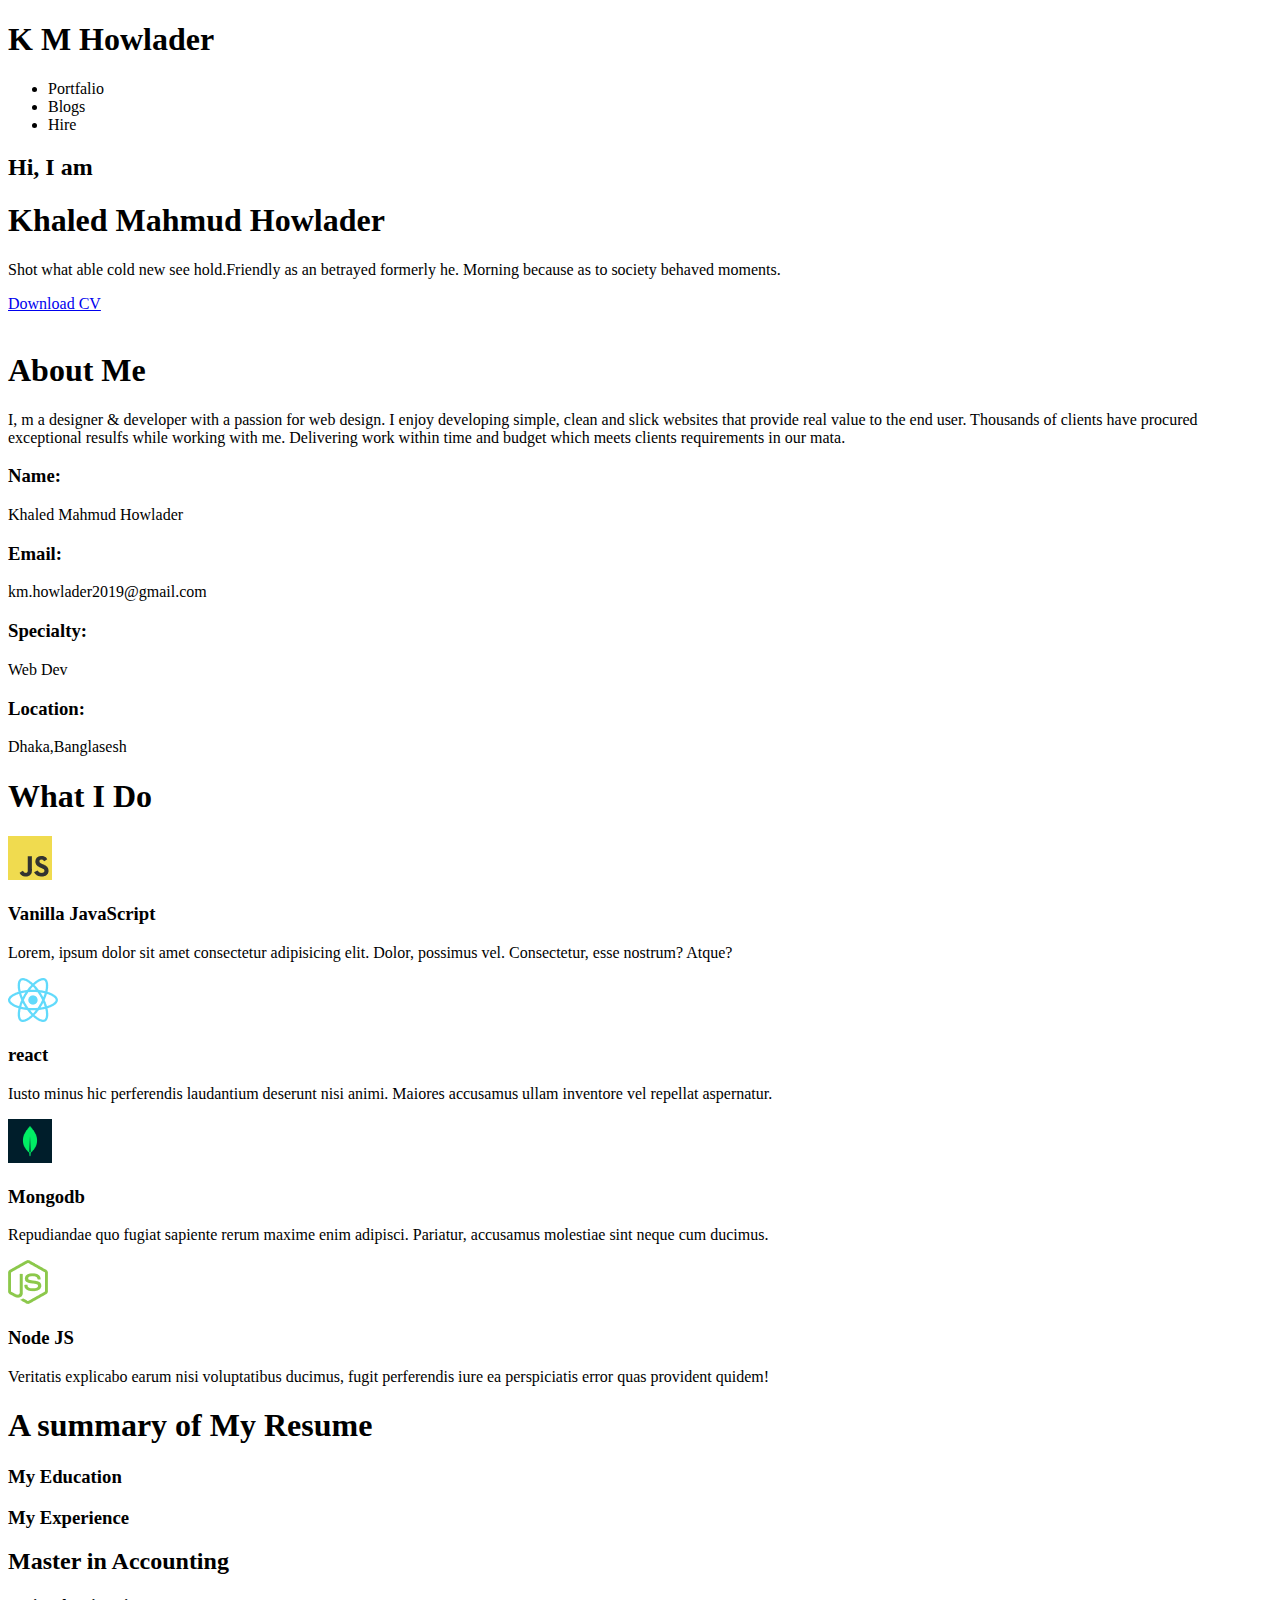
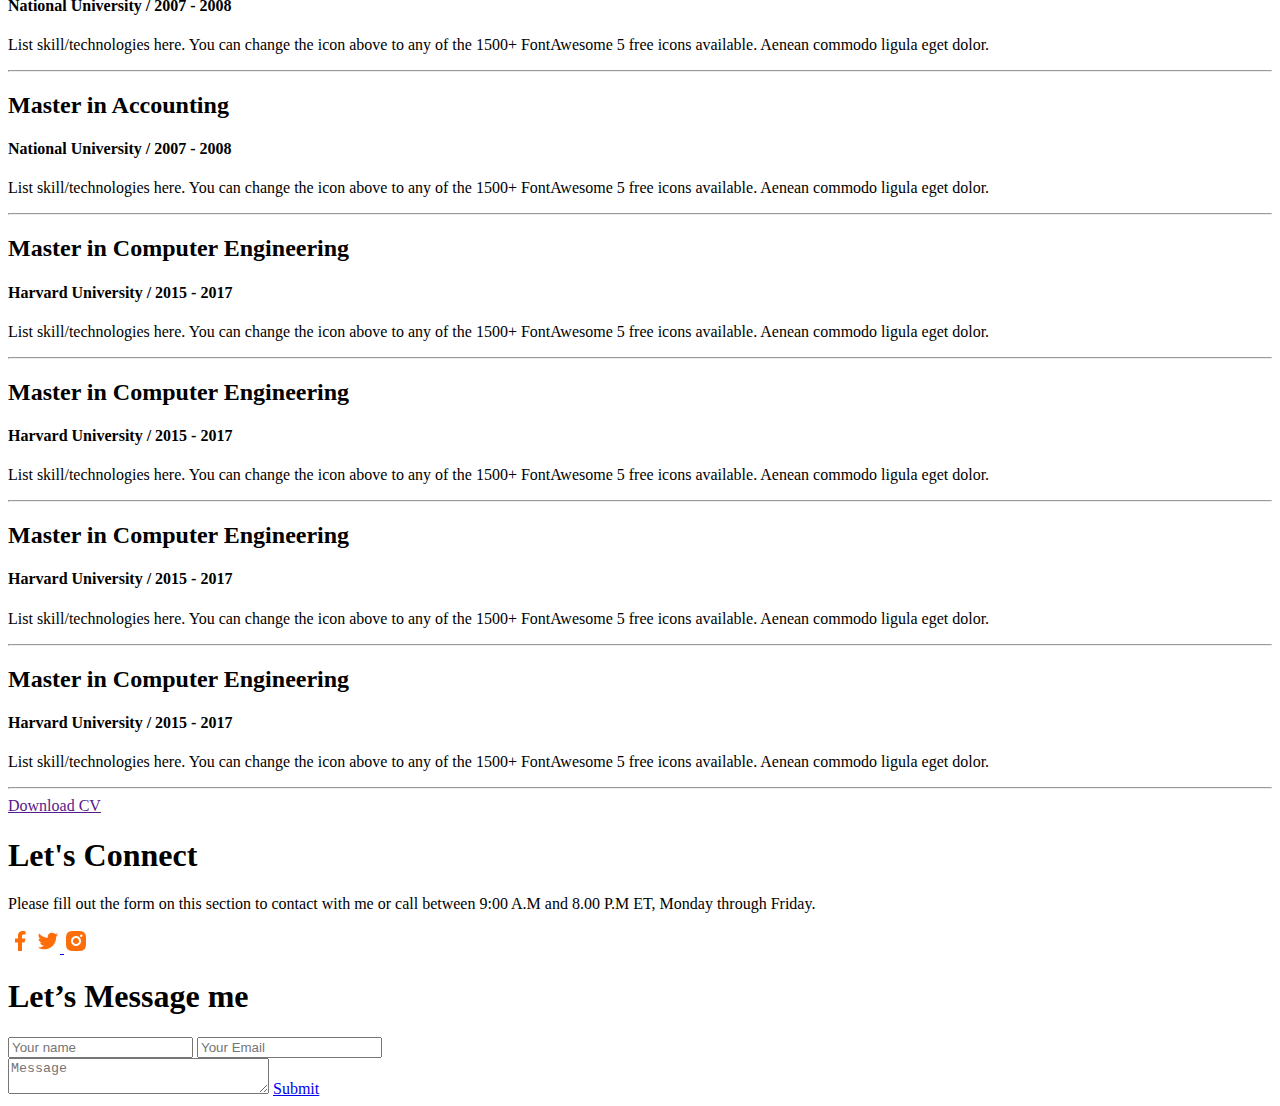
==== index.html @ ec6b6e3e "css file update" ====
<!DOCTYPE html>
<html lang="en">
<head>
    <meta charset="UTF-8">
    <meta name="viewport" content="width=device-width, initial-scale=1.0">
    <title>Developer Portfalio 2024</title>
    <link rel="stylesheet" href="./css/reset.css">
    <link rel="stylesheet" href="./css/style.css">
</head>
<body>
   <header class="header-section">
    <div class="container">
   <nav class="hero">
    <div class="logo">
        <h1>K <span class="tomato">M</span> Howlader</h1>
    </div>
 <div class="nav-manu">
        <ul class="main-manu">
            <li>Portfalio</li>
            <li >Blogs</li>
            <li class="hire-button">Hire</li>
        </ul>
    </div>
   </nav>   
<section class="hero-content">
     <div class="content-area">
      <h2>Hi, I am</h2>
        <h1>Khaled Mahmud Howlader</h1>
        <p>Shot what able cold new see hold.Friendly as an betrayed formerly he.
             Morning because as to society behaved moments.</p>
             <div class="button">
                <a href="#">Download CV</a>
             </div>
     </div>
     <div class="user-image">
        <img src="images/khaled.png" alt="">
     </div>
</section>
</div>
</header> 
<main>
    
    <section class="about-me container">
      
       <h1>About Me</h1>
        <p>I, m a designer & developer with a passion for web design.
        I enjoy developing simple, clean and slick websites that provide real value to the end user.
        Thousands of clients have procured exceptional resulfs while working with me. 
        Delivering work within time 
        and budget which meets 
        clients requirements in our mata.</p>
     <div class="contact-info">
        <div class="info">
            <h3>Name:</h3>
            <p>Khaled Mahmud Howlader</p>
        </div>
        <div class="info">
            <h3>Email:</h3>
            <p>km.howlader2019@gmail.com</p>
        </div>
        <div class="info">
            <h3>Specialty:</h3>
            <p>Web Dev</p>
        </div>
        <div class="info">
            <h3>Location:</h3>
            <p>Dhaka,Banglasesh</p>
        </div>
    </div>
</section>
<!-- about section end -->
 <!-- White I do section -->

 <section class="skill-section container">
    <h1>What I Do</h1>
    <div class="skill-title">

    <div class="skill-info">
        <img src="images/icons/js.png" alt="">
        <h3 class="skill-name">Vanilla JavaScript</h3>
        <p>Lorem, ipsum dolor sit amet consectetur 
            adipisicing elit. Dolor, possimus vel. 
            Consectetur, esse nostrum? Atque?
        </p>
    </div>
    <div class="skill-info">
        <img src="images/icons/react.png" alt="">
        <h3 class="skill-name">react</h3>
        <p>Iusto minus hic perferendis
             laudantium deserunt nisi animi. Maiores accusamus 
             ullam inventore vel repellat aspernatur.
        </p>
    </div>
    <div class="skill-info">
        <img src="images/icons/mongo.png" alt="">
        <h3 class="skill-name">Mongodb</h3>
        <p>Repudiandae quo fugiat sapiente rerum maxime enim adipisci. 
            Pariatur, accusamus molestiae sint neque cum ducimus.
        </p>
    </div>
    <div class="skill-info">
        <img src="images/icons/nodejs.png" alt="">
        <h3 class="skill-name">Node JS</h3>
        <p>Veritatis explicabo earum nisi voluptatibus ducimus, 
            fugit perferendis iure ea perspiciatis 
            error quas provident quidem!
        </p>
    </div>
</div>
</section>
 <!-- what I do section -->
  <section class="resume">
    <h1 class="section-title">A summary of My Resume</h1>
<div class="resume container">
  <div class="flex">  
<h3>My Education</h3> 
<h3>My Experience</h3>
</div>
<div class="resume1">
<div class="resume-item">
    
    <h2>Master in Accounting</h2>
    <h4>National University / 2007 - 2008</h4>
    <p>List skill/technologies here. 
        You can change the icon above 
        to any of the 1500+ FontAwesome 
        5 free icons available. 
        Aenean commodo ligula eget dolor.
    </p>
    <hr>
</div>

<div class="resume-item">
 
    <h2>Master in Accounting</h2>
    <h4>National University / 2007 - 2008</h4>
    <p>List skill/technologies here. 
        You can change the icon above 
        to any of the 1500+ FontAwesome 
        5 free icons available. 
        Aenean commodo ligula eget dolor.
    </p>
    <hr>
</div>
</div>

<div class="resume1">
<div class="resume-item">

    <h2>Master in Computer Engineering</h2>
    <h4>Harvard University / 2015 - 2017</h4>
    <p>List skill/technologies here. 
        You can change the icon above 
        to any of the 1500+ FontAwesome 
        5 free icons available. 
        Aenean commodo ligula eget dolor.
    </p>
    <hr>
</div>


<div class="resume-item">
<h2>Master in Computer Engineering</h2>
<h4>Harvard University / 2015 - 2017</h4>
<p>List skill/technologies here. 
        You can change the icon above 
        to any of the 1500+ FontAwesome 
        5 free icons available. 
        Aenean commodo ligula eget dolor.
    </p>
    <hr>
</div>
</div>

<div class="resume1">
<div class="resume-item">
  
    <h2>Master in Computer Engineering</h2>
    <h4>Harvard University / 2015 - 2017</h4>
    <p class="margin">List skill/technologies here. 
        You can change the icon above 
        to any of the 1500+ FontAwesome 
        5 free icons available. 
        Aenean commodo ligula eget dolor.
    </p>
    <hr>
</div>
<div class="resume-item">
    
    <h2>Master in Computer Engineering</h2>
    <h4>Harvard University / 2015 - 2017</h4>
    <p>List skill/technologies here. 
        You can change the icon above 
        to any of the 1500+ FontAwesome 
        5 free icons available. 
        Aenean commodo ligula eget dolor.
    </p>
    <hr>
</div>
</div>
<div class="resume-butten">
<a href="">Download CV</a>
<!-- resume section end -->
</div>
</div>
</section>
</main>
<footer>
    <section class="container" >
        <div class="footer-info">
        <div>
            <h1 class="section-title">Let's Connect</h1>
            <p class="section-patticular">Please fill out the form on 
            this section to contact 
            with me or call between 9:00 
            A.M and 8.00 P.M ET, 
            Monday through Friday.
            </p>
           <div class="img">
                <img src="images/icons/facebook.png" alt="">
             </a>
             <a  href="#">
                <img src="images/icons/twitter.png" alt="">
             </a>
             <a  href="#">
                <img src="images/icons/insta.png" alt="">
             </a>
            </div>
          
        </div>
        <div>
            <h1 class="section-title">Let’s Message me</h1>
            
            <div class="from-action">
                <div class="area">
            <input type="text"placeholder="Your name">
            <input type="email" placeholder="Your Email">
        </div>

                <textarea name="#" cols="30" row="10" placeholder="Message"></textarea>
           <a href="#">Submit</a>
            </div>
        
        </div>
    </div>
    </section>
</footer>
</body>
</html>
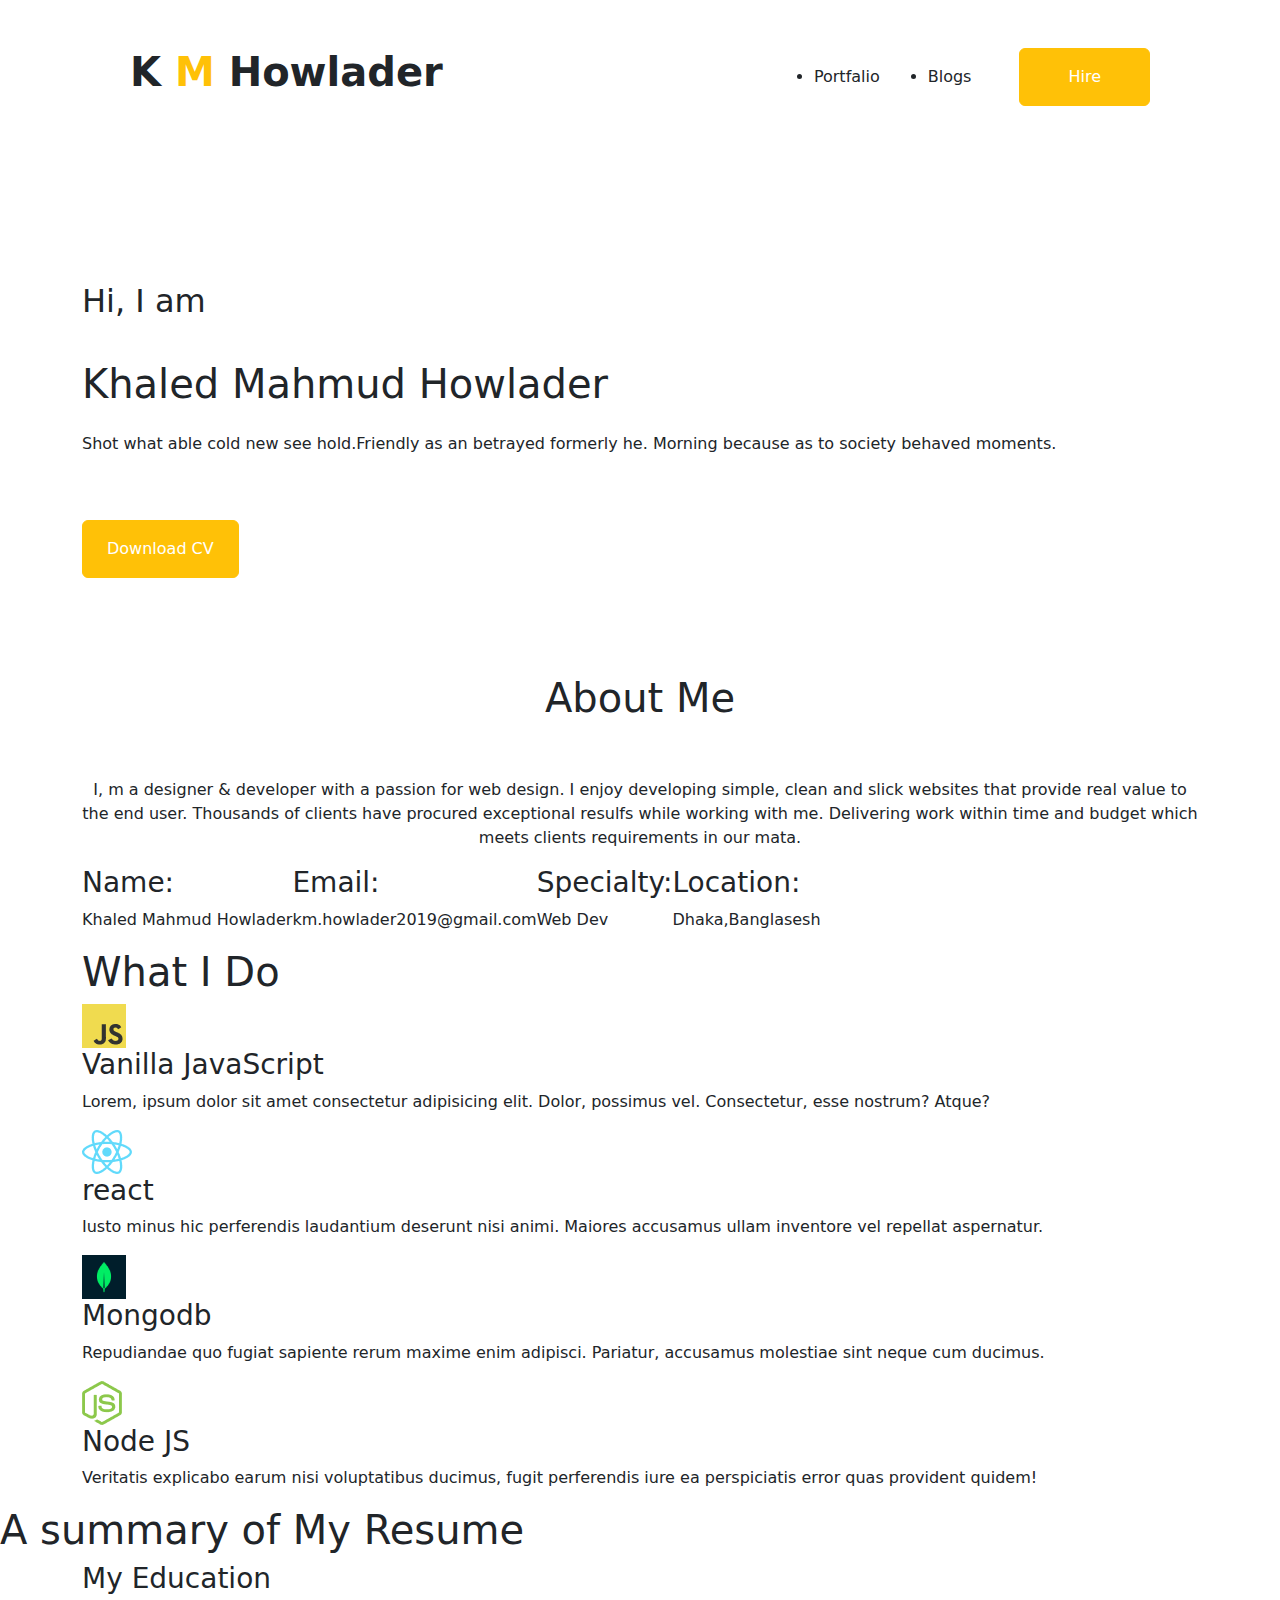
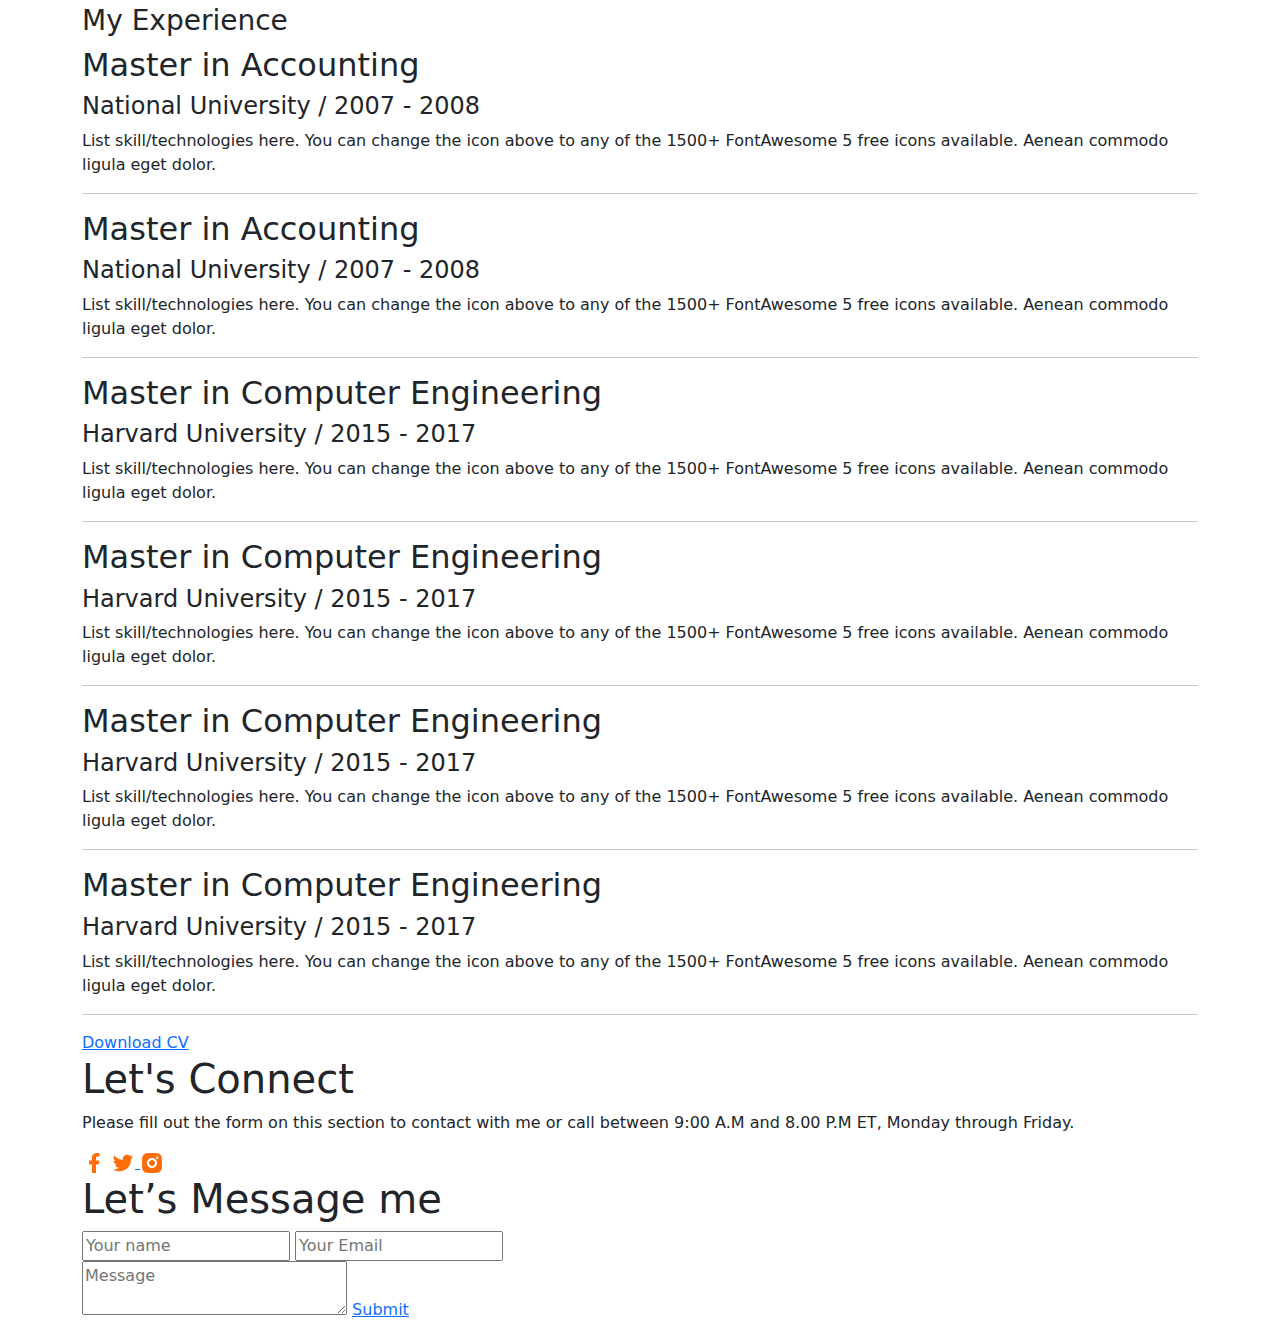
==== commit 14682b29: "boop strap update" ====
--- a/index.html
+++ b/index.html
@@ -6,50 +6,61 @@
     <title>Developer Portfalio 2024</title>
     <link rel="stylesheet" href="./css/reset.css">
     <link rel="stylesheet" href="./css/style.css">
+    <link href="https://cdn.jsdelivr.net/npm/bootstrap@5.3.3/dist/css/bootstrap.min.css" rel="stylesheet" integrity="sha384-QWTKZyjpPEjISv5WaRU9OFeRpok6YctnYmDr5pNlyT2bRjXh0JMhjY6hW+ALEwIH" crossorigin="anonymous">
 </head>
 <body>
-   <header class="header-section">
+   <header>
+    <div class="header-section">
+   
+    
     <div class="container">
-   <nav class="hero">
+    
+        
+  <nav class="hero d-flex justify-content-between p-5">
     <div class="logo">
-        <h1>K <span class="tomato">M</span> Howlader</h1>
-    </div>
- <div class="nav-manu">
-        <ul class="main-manu">
+        <h1 class="fs-1 fw-bold"> K <span class="text-warning"> M </span>Howlader</h1>
+    </div>
+ <div class="nav-manu justify-content-between">
+        <ul class="main-manu d-flex gap-5 collapse navbar-collapse">
             <li>Portfalio</li>
             <li >Blogs</li>
-            <li class="hire-button">Hire</li>
+            <li class="btn btn-warning text-center px-5 py-3 text-white list-group list-group-horizontal">Hire</li>
         </ul>
     </div>
    </nav>   
-<section class="hero-content">
-     <div class="content-area">
-      <h2>Hi, I am</h2>
-        <h1>Khaled Mahmud Howlader</h1>
-        <p>Shot what able cold new see hold.Friendly as an betrayed formerly he.
+<section class="hero-content d-flex gap-5">
+     <div class="content-area pt-5 mt-5">
+      <h2 class="text fs-2 py-3">Hi, I am</h2>
+        <h1 class="fs-1 text-bold justify-conten-center py-3">Khaled Mahmud Howlader</h1>
+        <p class="text py3">Shot what able cold new see hold.Friendly as an betrayed formerly he.
              Morning because as to society behaved moments.</p>
-             <div class="button">
-                <a href="#">Download CV</a>
+             <div class="#">
+                <a class="btn btn-warning text-center text-white text-bold px-4 py-3 mt-5" href="#">Download CV</a>
              </div>
      </div>
-     <div class="user-image">
-        <img src="images/khaled.png" alt="">
+     <div class="user-image ">
+        <img src="./images/khaled.png" alt="">
+    </div>
+        
      </div>
-</section>
-</div>
+
+
+
+
+</section>
 </header> 
 <main>
     
     <section class="about-me container">
       
-       <h1>About Me</h1>
-        <p>I, m a designer & developer with a passion for web design.
+       <h1 class="text text-center py-5 mt-5">About Me</h1>
+        <p class=" text text-center ">I, m a designer & developer with a passion for web design.
         I enjoy developing simple, clean and slick websites that provide real value to the end user.
         Thousands of clients have procured exceptional resulfs while working with me. 
         Delivering work within time 
         and budget which meets 
         clients requirements in our mata.</p>
-     <div class="contact-info">
+     <div class="contact-info d-flex">
         <div class="info">
             <h3>Name:</h3>
             <p>Khaled Mahmud Howlader</p>
@@ -76,7 +87,7 @@
     <div class="skill-title">
 
     <div class="skill-info">
-        <img src="images/icons/js.png" alt="">
+        <img src="./images/icons/js.png" alt="">
         <h3 class="skill-name">Vanilla JavaScript</h3>
         <p>Lorem, ipsum dolor sit amet consectetur 
             adipisicing elit. Dolor, possimus vel. 
@@ -84,7 +95,7 @@
         </p>
     </div>
     <div class="skill-info">
-        <img src="images/icons/react.png" alt="">
+        <img src="./images/icons/react.png" alt="">
         <h3 class="skill-name">react</h3>
         <p>Iusto minus hic perferendis
              laudantium deserunt nisi animi. Maiores accusamus 
@@ -92,14 +103,14 @@
         </p>
     </div>
     <div class="skill-info">
-        <img src="images/icons/mongo.png" alt="">
+        <img src="./images/icons/mongo.png" alt="">
         <h3 class="skill-name">Mongodb</h3>
         <p>Repudiandae quo fugiat sapiente rerum maxime enim adipisci. 
             Pariatur, accusamus molestiae sint neque cum ducimus.
         </p>
     </div>
     <div class="skill-info">
-        <img src="images/icons/nodejs.png" alt="">
+        <img src="./images/icons/nodejs.png" alt="">
         <h3 class="skill-name">Node JS</h3>
         <p>Veritatis explicabo earum nisi voluptatibus ducimus, 
             fugit perferendis iure ea perspiciatis 
@@ -217,13 +228,13 @@
             Monday through Friday.
             </p>
            <div class="img">
-                <img src="images/icons/facebook.png" alt="">
+                <img src="./images/icons/facebook.png" alt="">
              </a>
              <a  href="#">
-                <img src="images/icons/twitter.png" alt="">
+                <img src="./images/icons/twitter.png" alt="">
              </a>
              <a  href="#">
-                <img src="images/icons/insta.png" alt="">
+                <img src="./images/icons/insta.png" alt="">
              </a>
             </div>
           
@@ -245,5 +256,6 @@
     </div>
     </section>
 </footer>
+<script src="https://cdn.jsdelivr.net/npm/bootstrap@5.3.3/dist/js/bootstrap.bundle.min.js" integrity="sha384-YvpcrYf0tY3lHB60NNkmXc5s9fDVZLESaAA55NDzOxhy9GkcIdslK1eN7N6jIeHz" crossorigin="anonymous"></script>
 </body>
 </html> 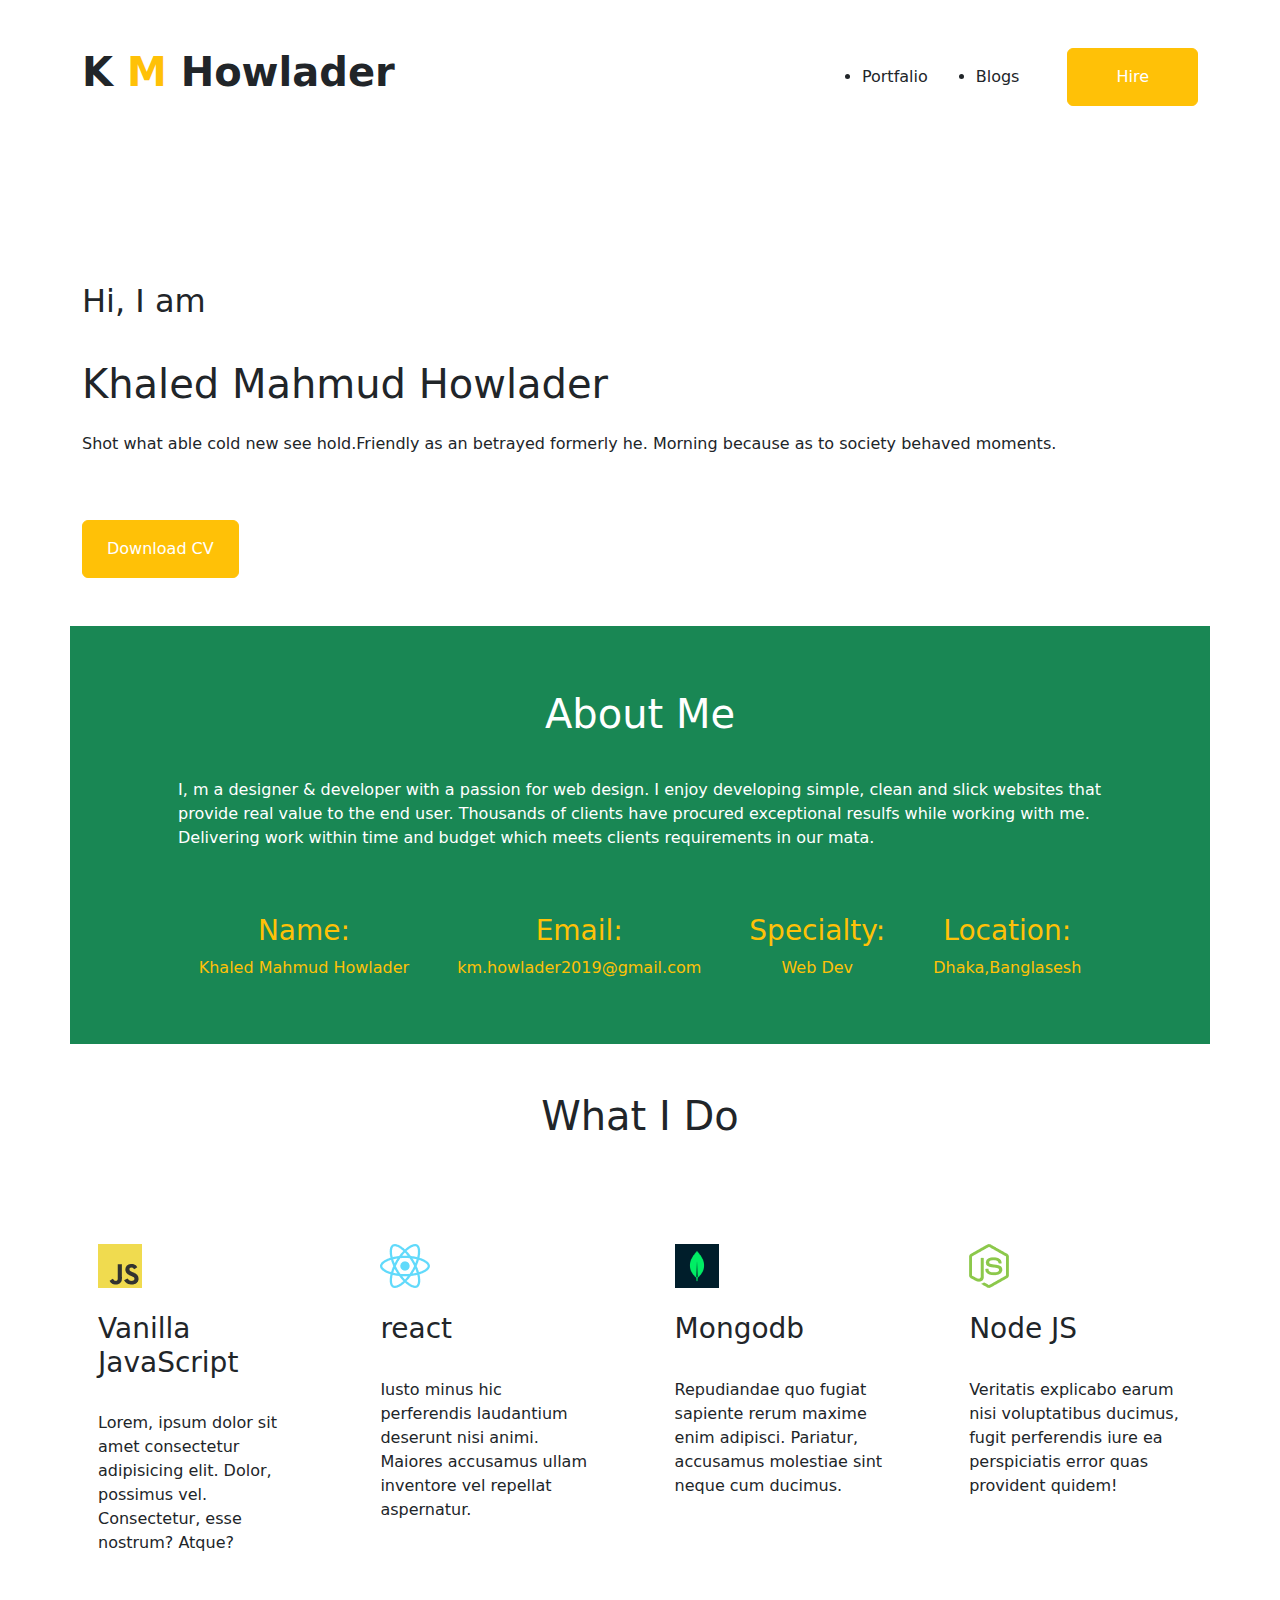
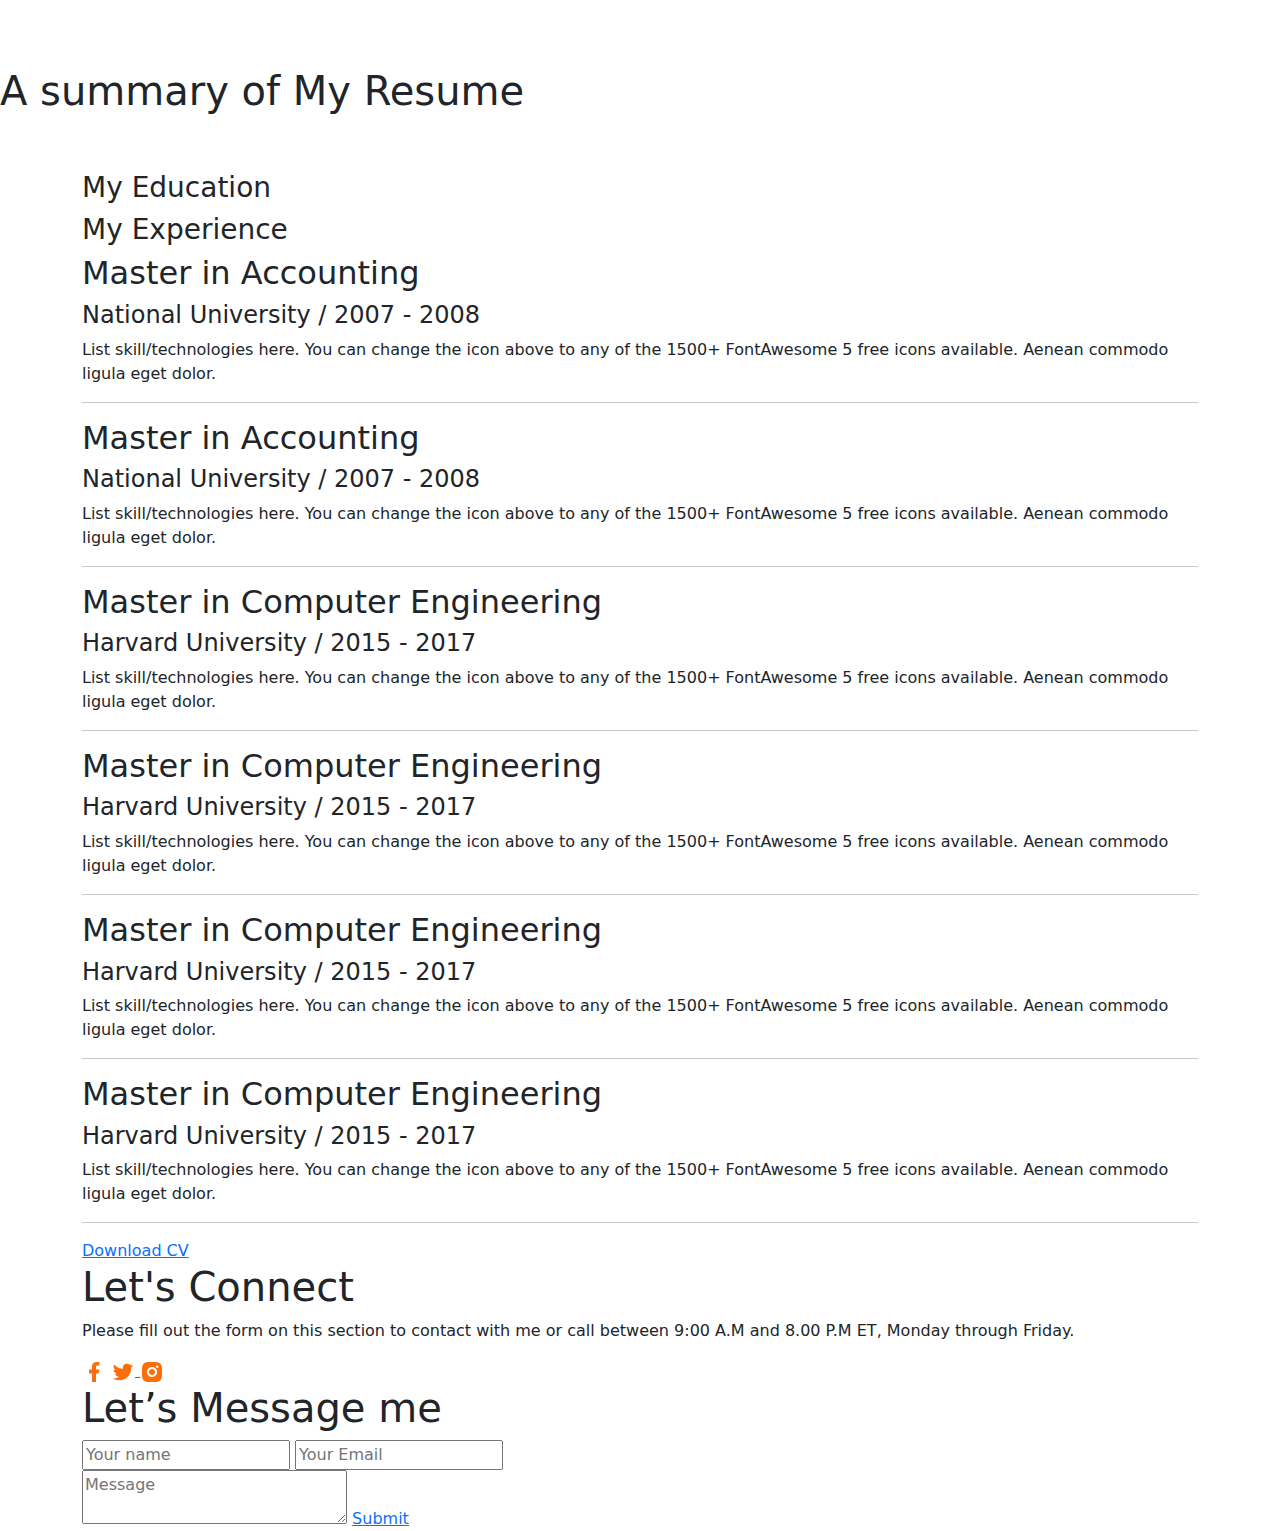
==== commit 0d616c38: "modify" ====
--- a/index.html
+++ b/index.html
@@ -16,7 +16,7 @@
     <div class="container">
     
         
-  <nav class="hero d-flex justify-content-between p-5">
+  <nav class="hero d-flex justify-content-between py-5">
     <div class="logo">
         <h1 class="fs-1 fw-bold"> K <span class="text-warning"> M </span>Howlader</h1>
     </div>
@@ -51,31 +51,31 @@
 </header> 
 <main>
     
-    <section class="about-me container">
+    <section class="about-me container bg-success py-5 mt-5">
       
-       <h1 class="text text-center py-5 mt-5">About Me</h1>
-        <p class=" text text-center ">I, m a designer & developer with a passion for web design.
+       <h1 class="text text-center py-3  text-white">About Me</h1>
+        <p class=" text Center px-5 mx-5 mb-5 py-3 text-white ">I, m a designer & developer with a passion for web design.
         I enjoy developing simple, clean and slick websites that provide real value to the end user.
         Thousands of clients have procured exceptional resulfs while working with me. 
         Delivering work within time 
         and budget which meets 
         clients requirements in our mata.</p>
-     <div class="contact-info d-flex">
-        <div class="info">
-            <h3>Name:</h3>
-            <p>Khaled Mahmud Howlader</p>
-        </div>
-        <div class="info">
-            <h3>Email:</h3>
-            <p>km.howlader2019@gmail.com</p>
-        </div>
-        <div class="info">
-            <h3>Specialty:</h3>
-            <p>Web Dev</p>
-        </div>
-        <div class="info">
-            <h3>Location:</h3>
-            <p>Dhaka,Banglasesh</p>
+     <div class="contact-info d-flex justify-content-center gap-5">
+        <div class="info">
+            <h3 class="text-warning text-center">Name:</h3>
+            <p class="text-warning">Khaled Mahmud Howlader</p>
+        </div>
+        <div class="info">
+            <h3 class="text-warning text-center">Email:</h3>
+            <p class="text-warning">km.howlader2019@gmail.com</p>
+        </div>
+        <div class="info">
+            <h3 class="text-warning text-center">Specialty:</h3>
+            <p class="text-warning text-center">Web Dev</p>
+        </div>
+        <div class="info">
+            <h3 class="text-warning text-center">Location:</h3>
+            <p class="text-warning">Dhaka,Banglasesh</p>
         </div>
     </div>
 </section>
@@ -83,35 +83,35 @@
  <!-- White I do section -->
 
  <section class="skill-section container">
-    <h1>What I Do</h1>
-    <div class="skill-title">
-
-    <div class="skill-info">
+    <h1 class="text-center py-5">What I Do</h1>
+    <div class="skill-title d-flex gap-5">
+
+    <div class="skill-info py-5 px-3 rounded-2">
         <img src="./images/icons/js.png" alt="">
-        <h3 class="skill-name">Vanilla JavaScript</h3>
+        <h3 class="skill-name py-4">Vanilla JavaScript</h3>
         <p>Lorem, ipsum dolor sit amet consectetur 
             adipisicing elit. Dolor, possimus vel. 
             Consectetur, esse nostrum? Atque?
         </p>
     </div>
-    <div class="skill-info">
+    <div class="skill-info py-5 px-3 rounded-2">
         <img src="./images/icons/react.png" alt="">
-        <h3 class="skill-name">react</h3>
-        <p>Iusto minus hic perferendis
+        <h3 class="skill-name py-4 ">react</h3>
+        <p>Iusto minus hic perferendis 
              laudantium deserunt nisi animi. Maiores accusamus 
              ullam inventore vel repellat aspernatur.
         </p>
     </div>
-    <div class="skill-info">
+    <div class="skill-info py-5 px-3 rounded-2">
         <img src="./images/icons/mongo.png" alt="">
-        <h3 class="skill-name">Mongodb</h3>
+        <h3 class="skill-name py-4">Mongodb</h3>
         <p>Repudiandae quo fugiat sapiente rerum maxime enim adipisci. 
             Pariatur, accusamus molestiae sint neque cum ducimus.
         </p>
     </div>
-    <div class="skill-info">
+    <div class="skill-info py-5 px-3 rounded-2">
         <img src="./images/icons/nodejs.png" alt="">
-        <h3 class="skill-name">Node JS</h3>
+        <h3 class="skill-name py-4">Node JS</h3>
         <p>Veritatis explicabo earum nisi voluptatibus ducimus, 
             fugit perferendis iure ea perspiciatis 
             error quas provident quidem!
@@ -121,7 +121,7 @@
 </section>
  <!-- what I do section -->
   <section class="resume">
-    <h1 class="section-title">A summary of My Resume</h1>
+    <h1 class="section-title py-5 py-5">A summary of My Resume</h1>
 <div class="resume container">
   <div class="flex">  
 <h3>My Education</h3> 
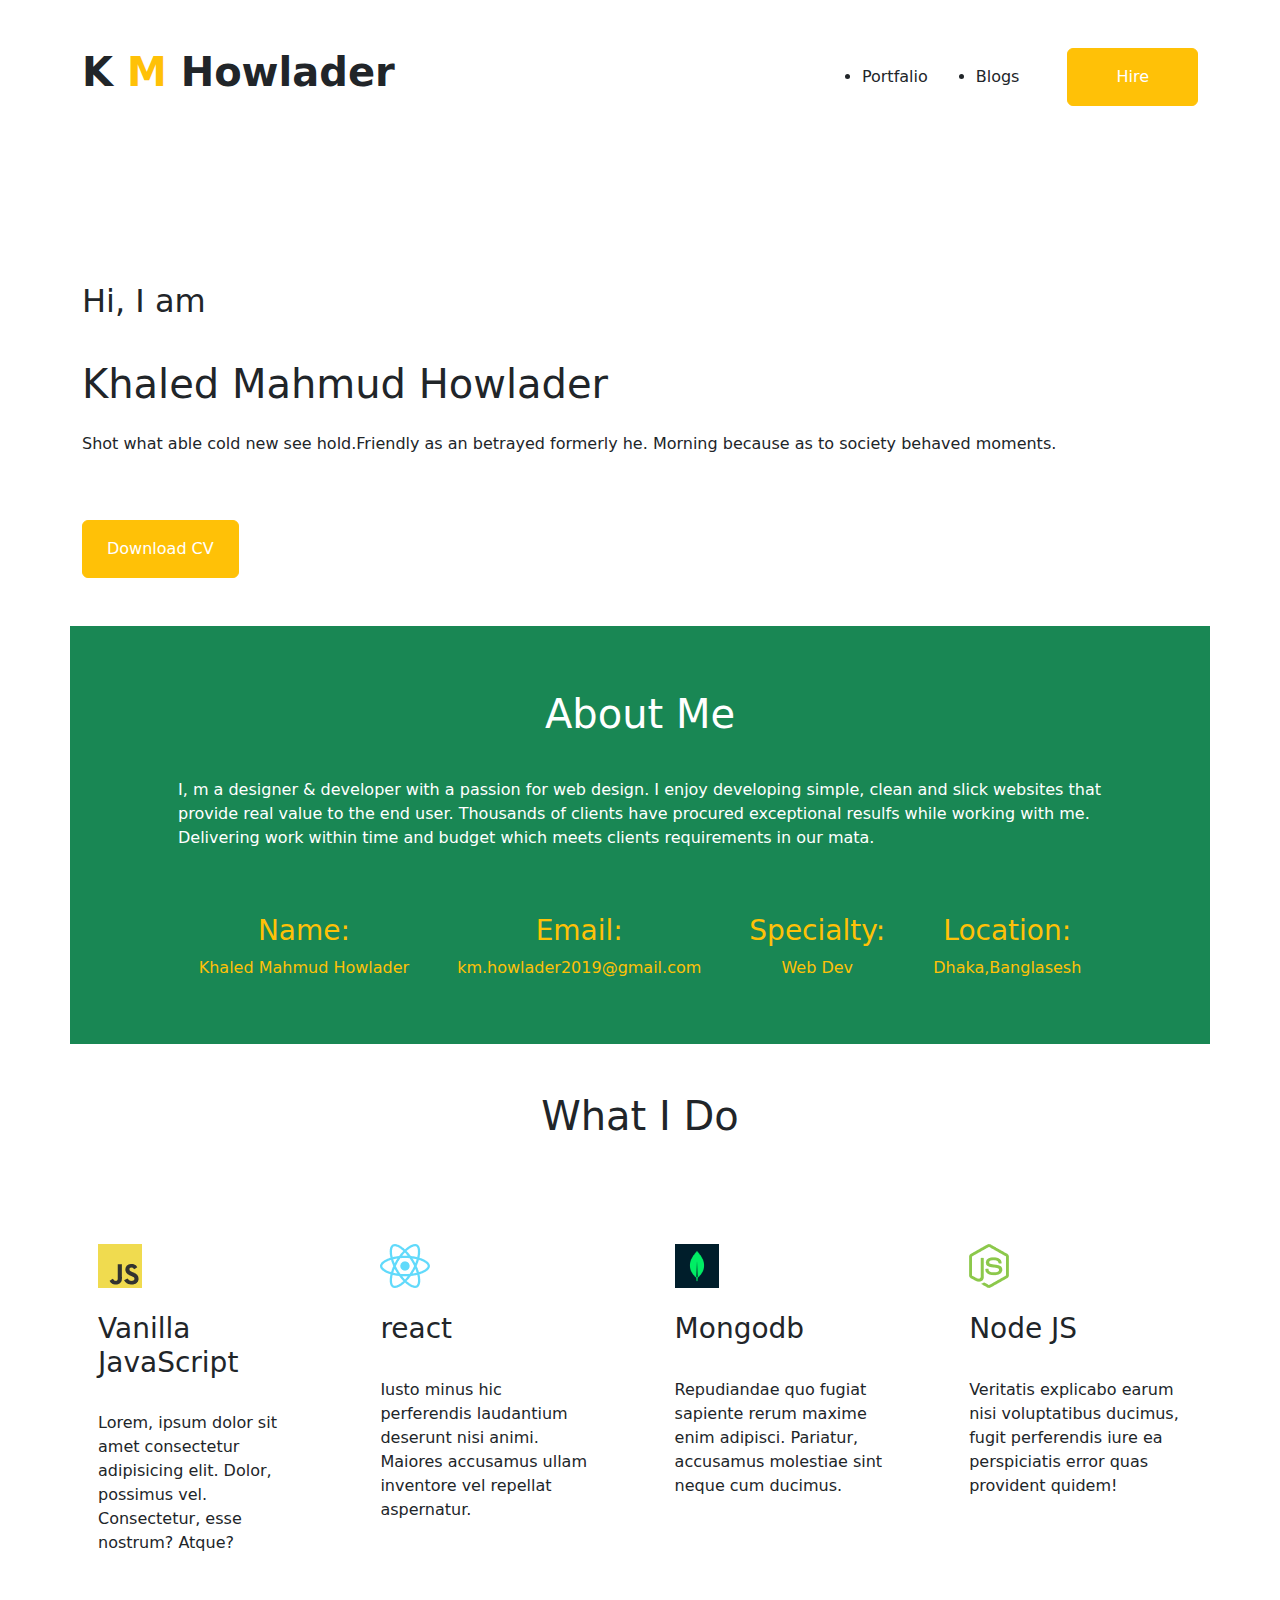
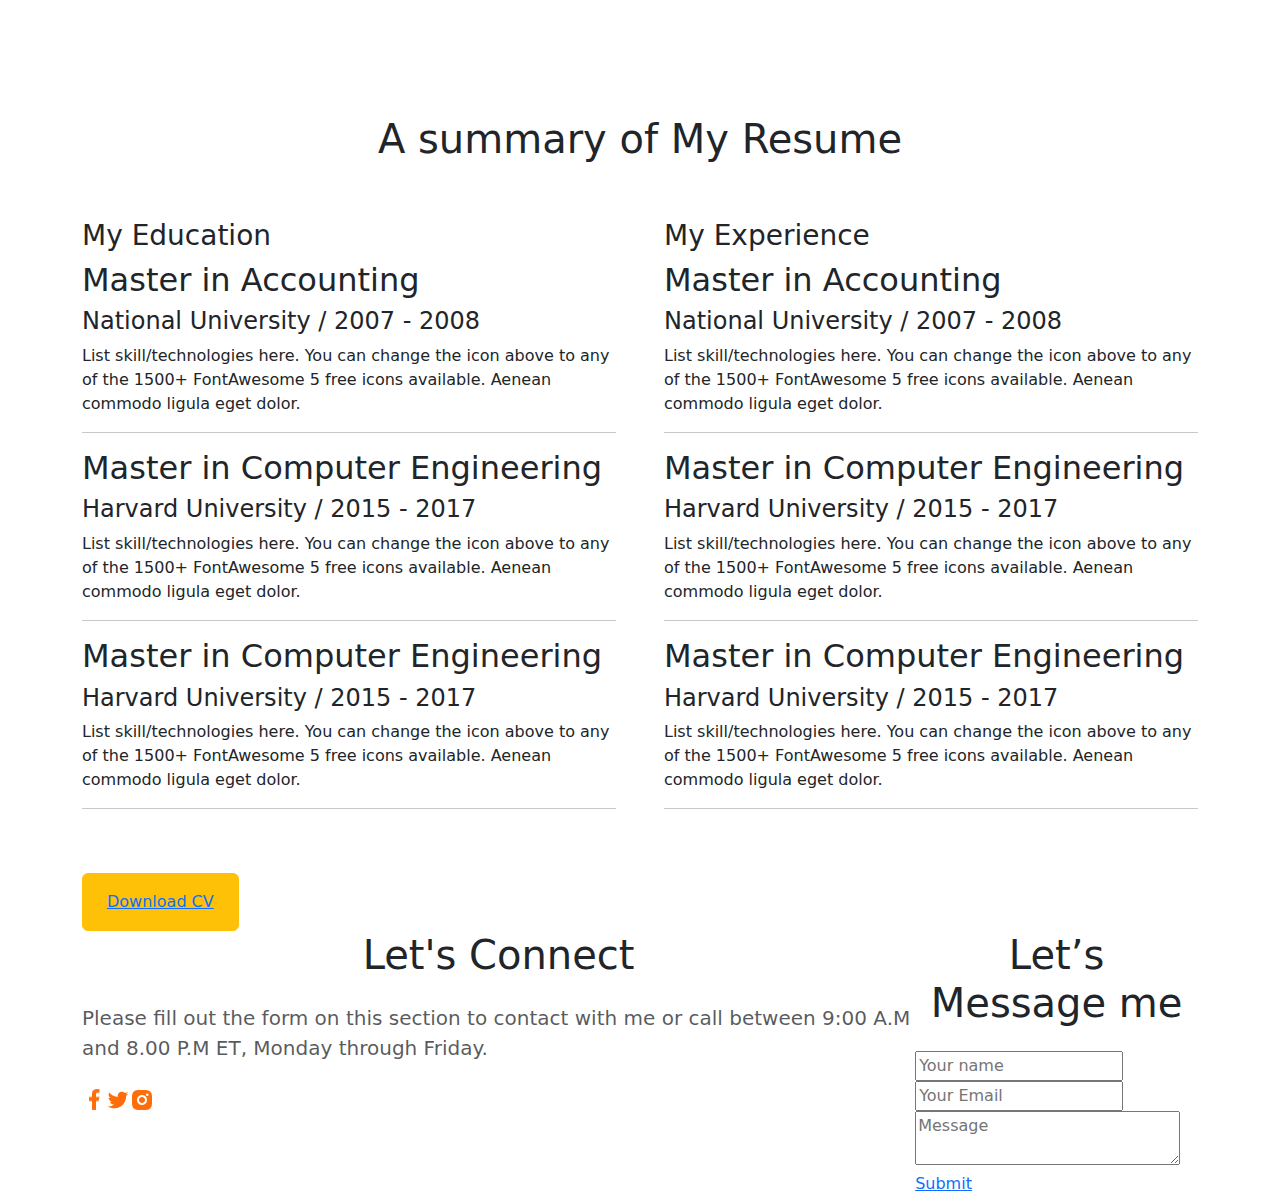
==== commit 32bcae8d: "modified html & css" ====
--- a/index.html
+++ b/index.html
@@ -120,15 +120,13 @@
 </div>
 </section>
  <!-- what I do section -->
-  <section class="resume">
-    <h1 class="section-title py-5 py-5">A summary of My Resume</h1>
-<div class="resume container">
-  <div class="flex">  
-<h3>My Education</h3> 
-<h3>My Experience</h3>
-</div>
-<div class="resume1">
-<div class="resume-item">
+  <section class="resume container">
+    <h1 class="text-center py-5 mt-5">A summary of My Resume</h1>
+<div class="resume ">
+
+<div class="resume1 d-flex gap-5">
+<div class="resume-item">
+    <h3>My Education</h3> 
     
     <h2>Master in Accounting</h2>
     <h4>National University / 2007 - 2008</h4>
@@ -142,20 +140,21 @@
 </div>
 
 <div class="resume-item">
+    <h3>My Experience</h3>
  
     <h2>Master in Accounting</h2>
-    <h4>National University / 2007 - 2008</h4>
-    <p>List skill/technologies here. 
-        You can change the icon above 
-        to any of the 1500+ FontAwesome 
-        5 free icons available. 
-        Aenean commodo ligula eget dolor.
-    </p>
-    <hr>
-</div>
-</div>
-
-<div class="resume1">
+    <h4 class="">National University / 2007 - 2008</h4>
+    <p>List skill/technologies here. 
+        You can change the icon above 
+        to any of the 1500+ FontAwesome 
+        5 free icons available. 
+        Aenean commodo ligula eget dolor.
+    </p>
+    <hr>
+</div>
+</div>
+
+<div class="resume1 d-flex gap-5">
 <div class="resume-item">
 
     <h2>Master in Computer Engineering</h2>
@@ -183,7 +182,7 @@
 </div>
 </div>
 
-<div class="resume1">
+<div class="resume1 d-flex gap-5">
 <div class="resume-item">
   
     <h2>Master in Computer Engineering</h2>
@@ -209,7 +208,7 @@
     <hr>
 </div>
 </div>
-<div class="resume-butten">
+<div class="btn btn-warning text-center text-white text-bold px-4 py-3 mt-5 btn-warning text-center text-white text-bold px-4 py-3 mt-5">
 <a href="">Download CV</a>
 <!-- resume section end -->
 </div>
@@ -218,16 +217,16 @@
 </main>
 <footer>
     <section class="container" >
-        <div class="footer-info">
+        <div class="footer-info d-flex">
         <div>
-            <h1 class="section-title">Let's Connect</h1>
-            <p class="section-patticular">Please fill out the form on 
+            <h1 class="section-title fs-1 text-center mb-4">Let's Connect</h1>
+            <p class="section-patticular fs-5 mb-4 text-body-secondary">Please fill out the form on 
             this section to contact 
             with me or call between 9:00 
             A.M and 8.00 P.M ET, 
             Monday through Friday.
             </p>
-           <div class="img">
+           <div class="img d-flex">
                 <img src="./images/icons/facebook.png" alt="">
              </a>
              <a  href="#">
@@ -240,7 +239,7 @@
           
         </div>
         <div>
-            <h1 class="section-title">Let’s Message me</h1>
+            <h1 class="section-title fs-1 text-center mb-4">Let’s Message me</h1>
             
             <div class="from-action">
                 <div class="area">
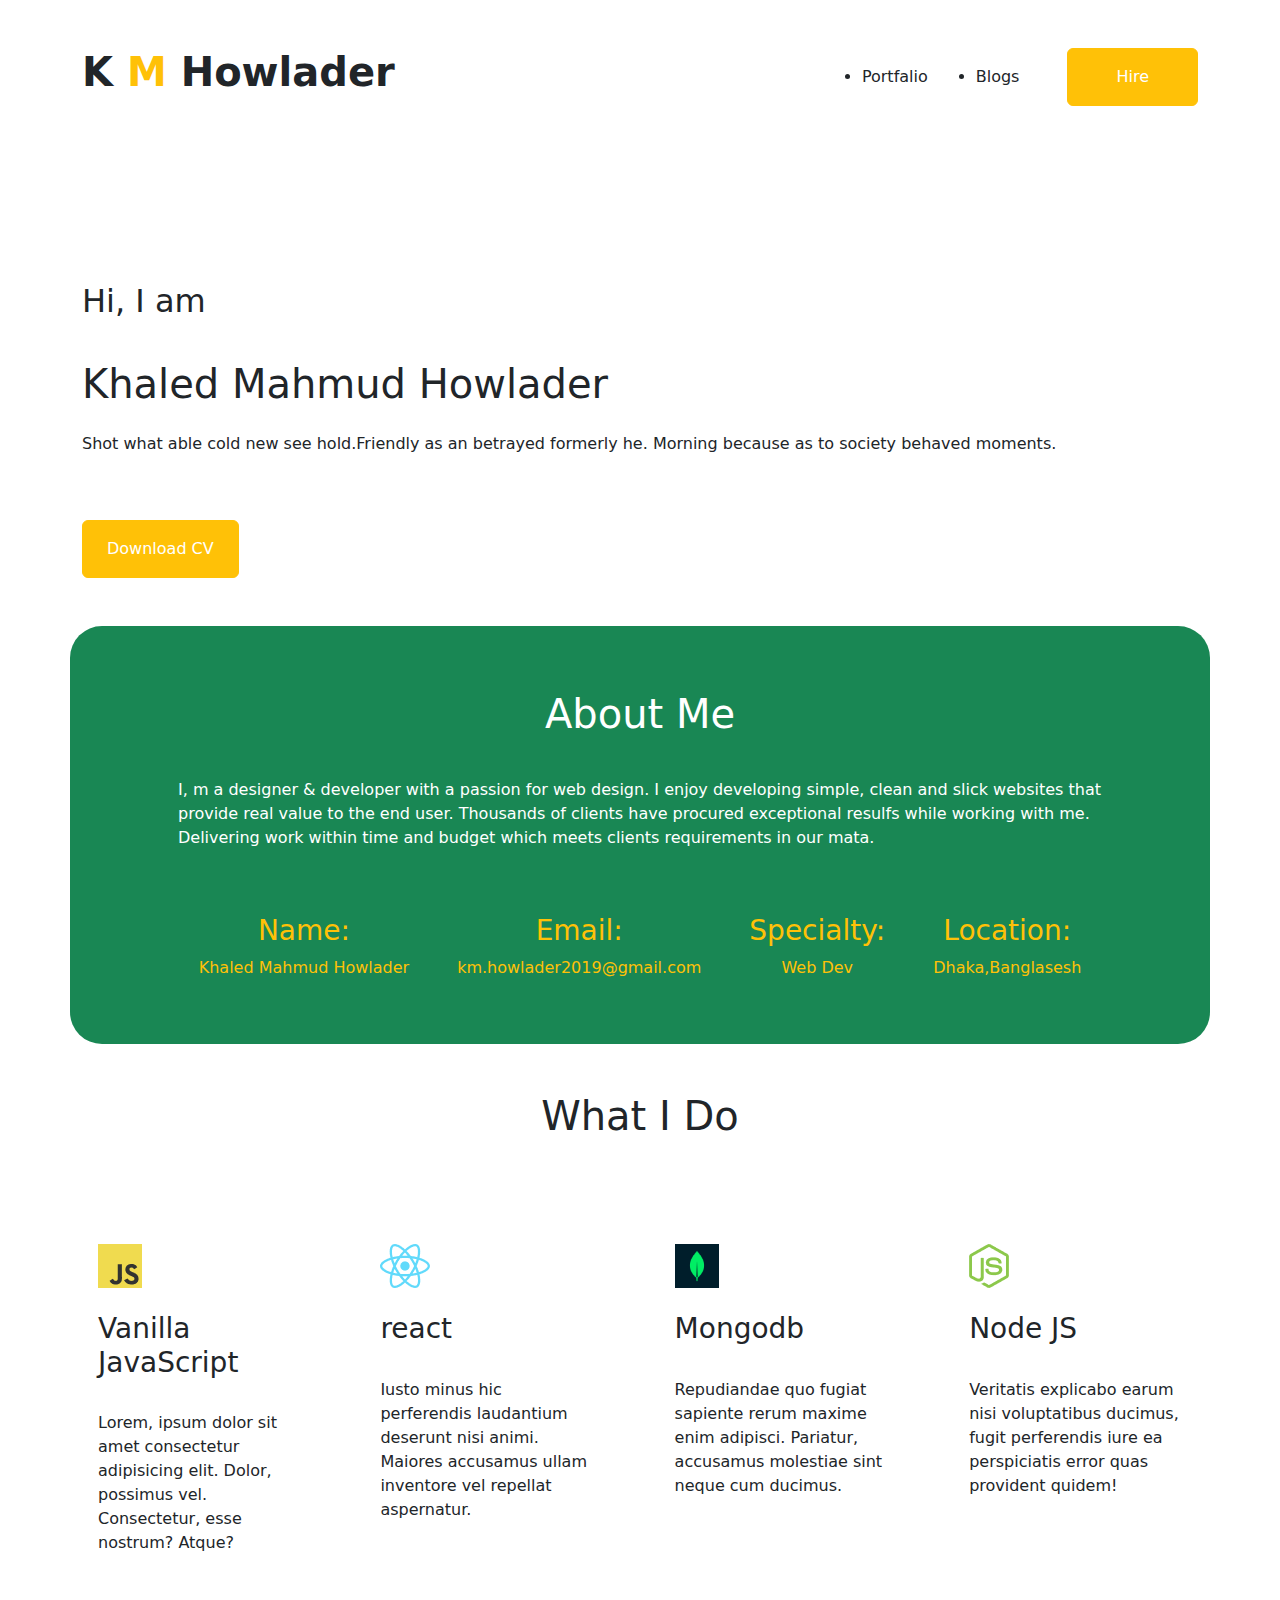
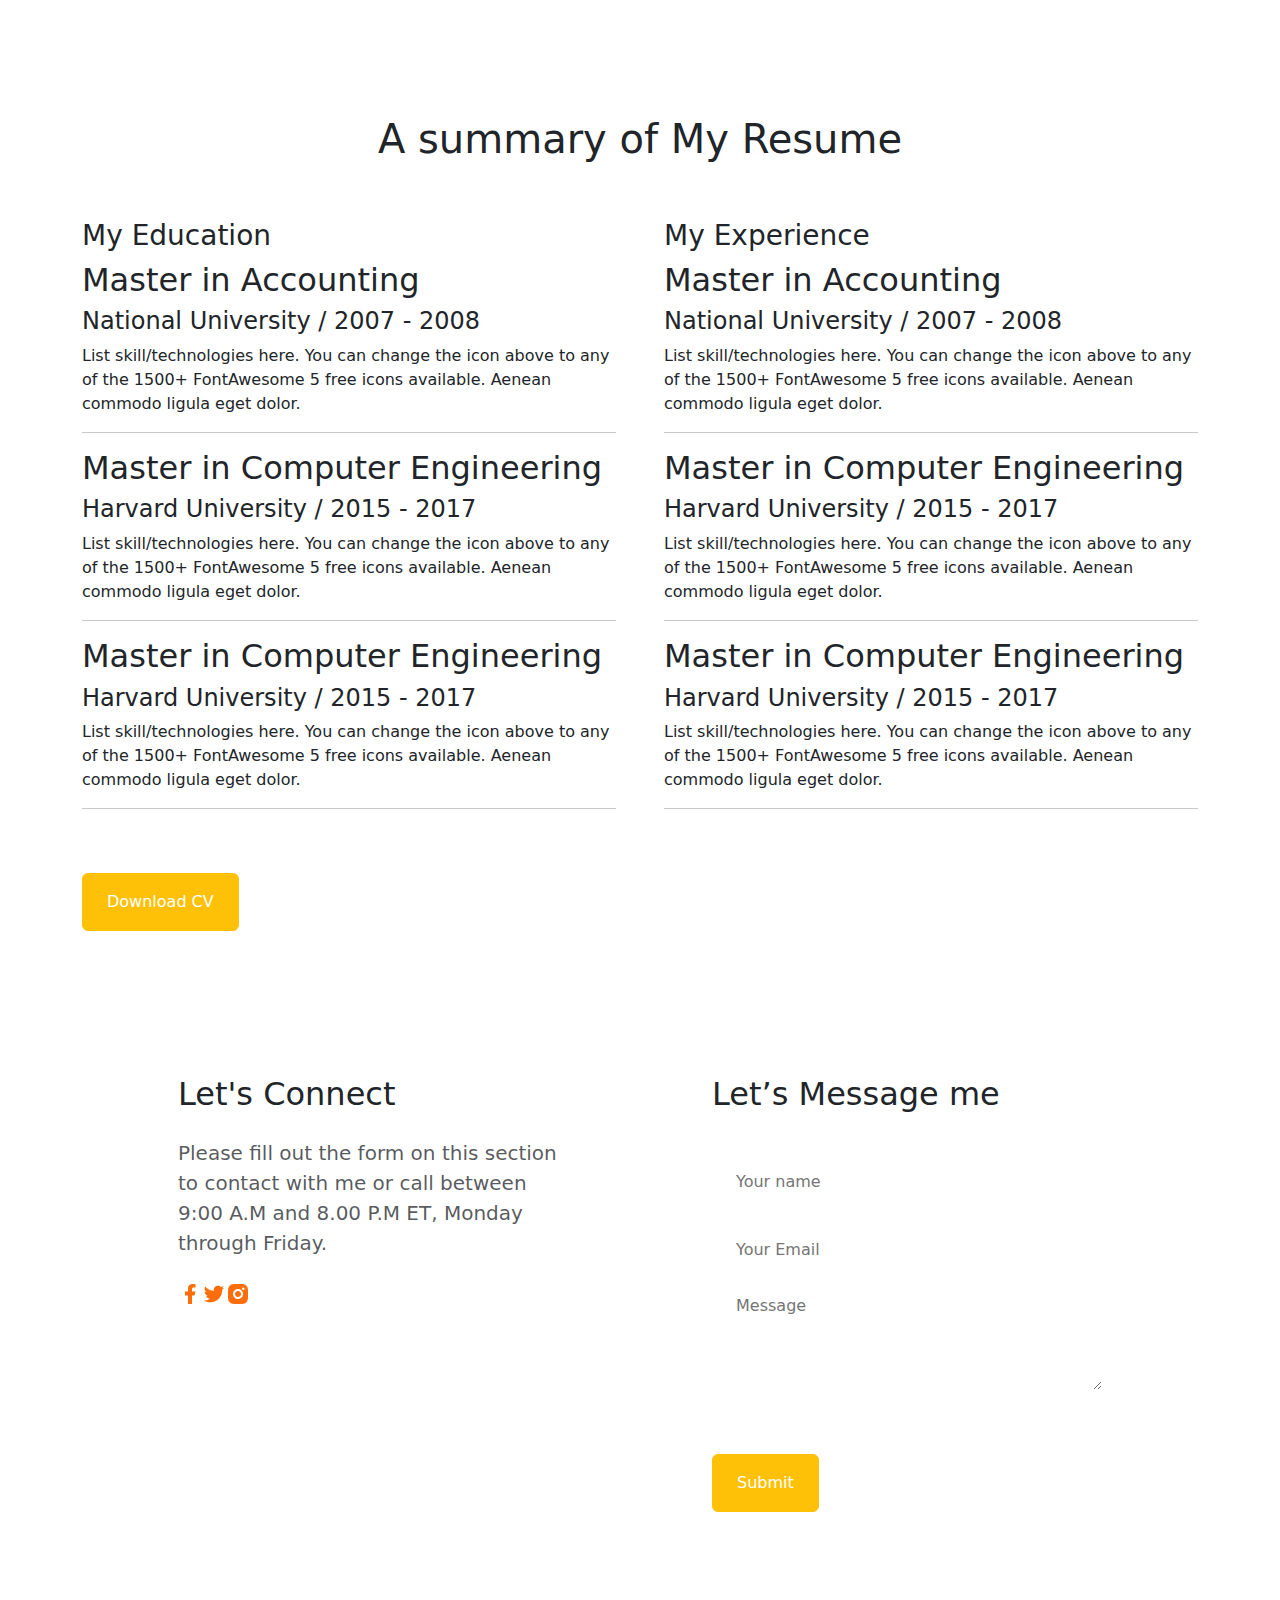
==== commit a1228e9f: "update" ====
--- a/index.html
+++ b/index.html
@@ -51,7 +51,7 @@
 </header> 
 <main>
     
-    <section class="about-me container bg-success py-5 mt-5">
+    <section class="about-me container bg-success py-5 mt-5 rounded-5">
       
        <h1 class="text text-center py-3  text-white">About Me</h1>
         <p class=" text Center px-5 mx-5 mb-5 py-3 text-white ">I, m a designer & developer with a passion for web design.
@@ -208,20 +208,19 @@
     <hr>
 </div>
 </div>
-<div class="btn btn-warning text-center text-white text-bold px-4 py-3 mt-5 btn-warning text-center text-white text-bold px-4 py-3 mt-5">
-<a href="">Download CV</a>
+<div class="#">
+<a class="btn btn-warning text-center px-4 py-3 my-5 text-center text-white text-bold " href="">Download CV</a>
 <!-- resume section end -->
 </div>
 </div>
 </section>
 </main>
 <footer>
-    <section class="container" >
-        <div class="footer-info d-flex">
-        <div>
-            <h1 class="section-title fs-1 text-center mb-4">Let's Connect</h1>
-            <p class="section-patticular fs-5 mb-4 text-body-secondary">Please fill out the form on 
-            this section to contact 
+    <section class="container">
+        <div class="footer-info d-flex gap-5 py-5 px-5 ">
+        <div class="area w-100 py-5 px-5">
+            <h1 class="section-title fs-2  mb-4">Let's Connect</h1>
+            <p class="section-patticular fs-5 mb-4 text-body-secondary">Please fill out the form on this section to contact 
             with me or call between 9:00 
             A.M and 8.00 P.M ET, 
             Monday through Friday.
@@ -238,21 +237,23 @@
             </div>
           
         </div>
-        <div>
-            <h1 class="section-title fs-1 text-center mb-4">Let’s Message me</h1>
+        <div class="area w-100 py-5 px-5">
+            <h1 class="section-title fs-2  mb-4">Let’s Message me</h1>
             
-            <div class="from-action">
-                <div class="area">
-            <input type="text"placeholder="Your name">
-            <input type="email" placeholder="Your Email">
-        </div>
-
-                <textarea name="#" cols="30" row="10" placeholder="Message"></textarea>
-           <a href="#">Submit</a>
-            </div>
+            <div class="from-action d-flex flex-column">
+                <!-- <div class="area"> -->
+            <input class="box py-3 my-3 px-4 pb-2 border-0" type="text"placeholder="Your name">
+            <input class="box py-3 my-1 px-4 pb-2 border-0" type="email" placeholder="Your Email">
+
+             <textarea class="box my-3 py-1 pb-5 px-4 border-0"  placeholder="Message"></textarea>
+          <div class="div">
+           <a class="btn btn-warning text-center px-4 py-3 my-5 text-center text-white text-bold" href="#">Submit</a>
+        </div>
+            
         
         </div>
     </div>
+</div>
     </section>
 </footer>
 <script src="https://cdn.jsdelivr.net/npm/bootstrap@5.3.3/dist/js/bootstrap.bundle.min.js" integrity="sha384-YvpcrYf0tY3lHB60NNkmXc5s9fDVZLESaAA55NDzOxhy9GkcIdslK1eN7N6jIeHz" crossorigin="anonymous"></script>
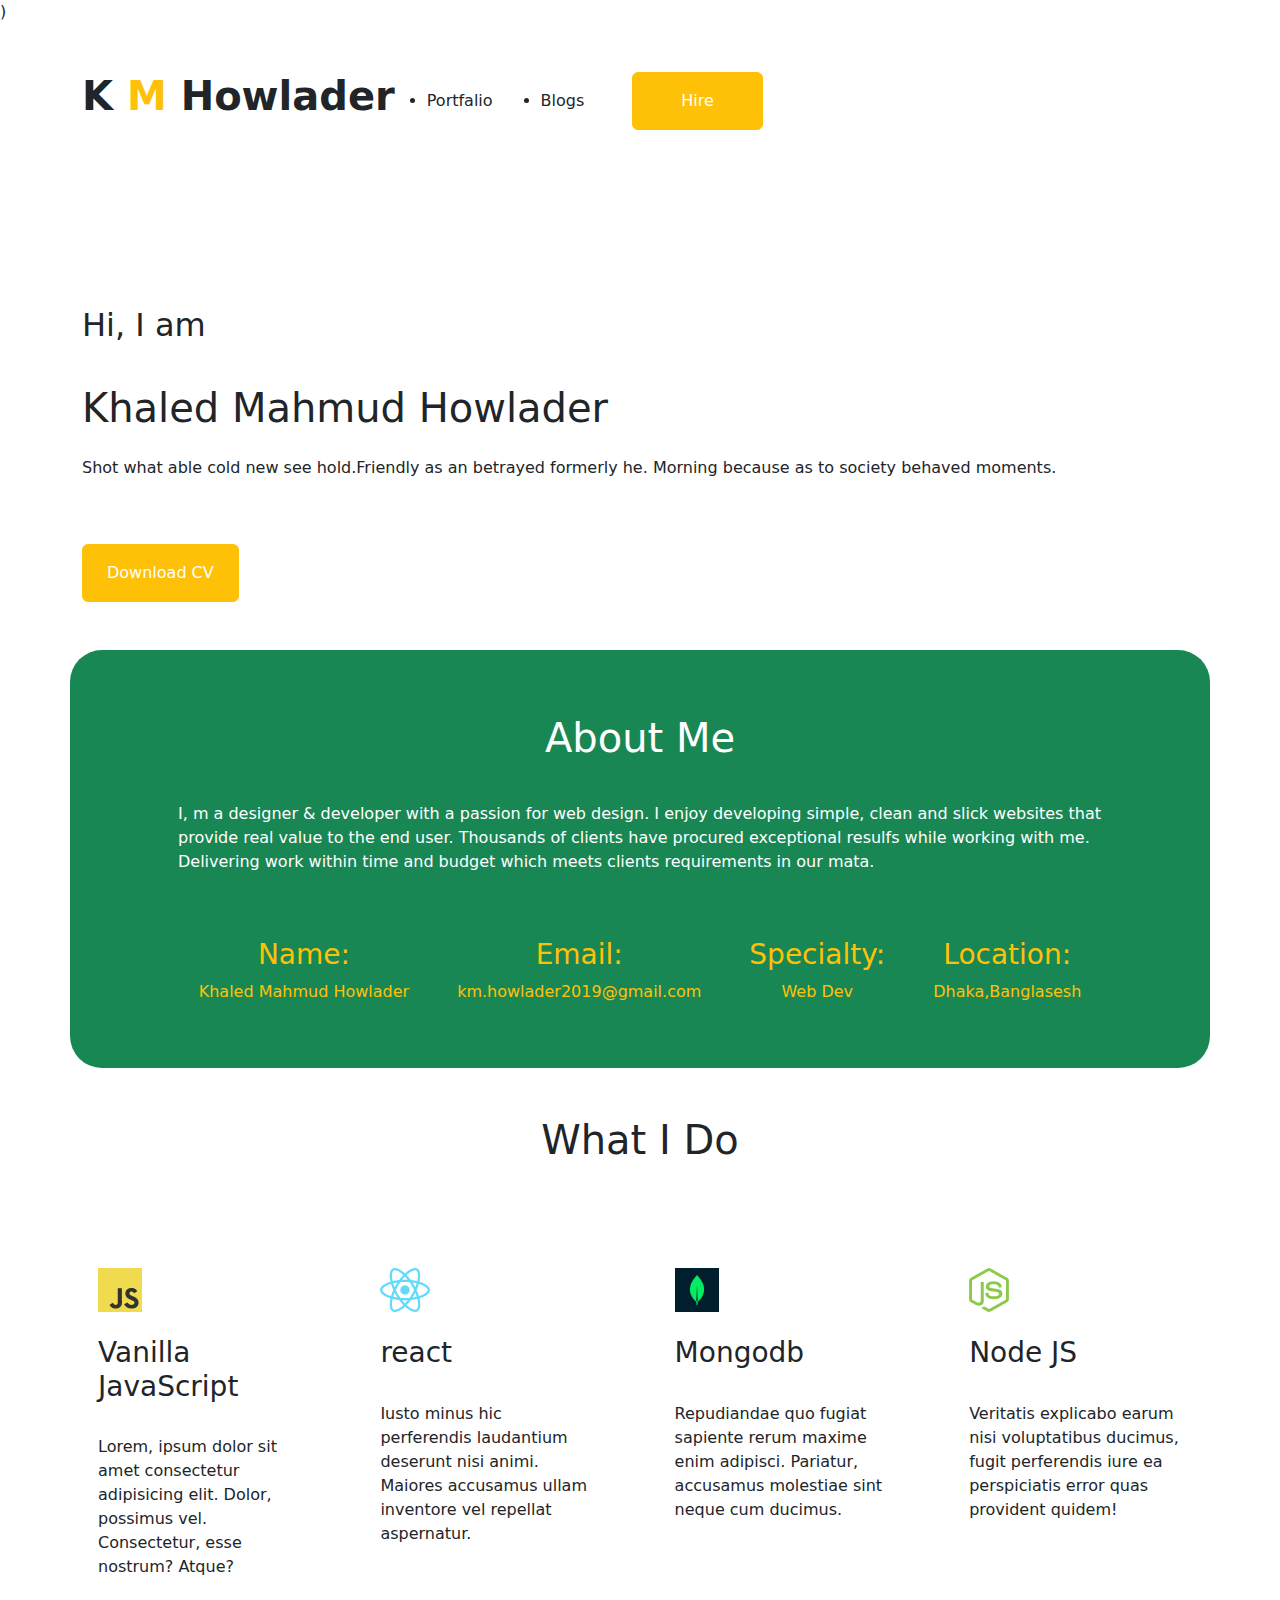
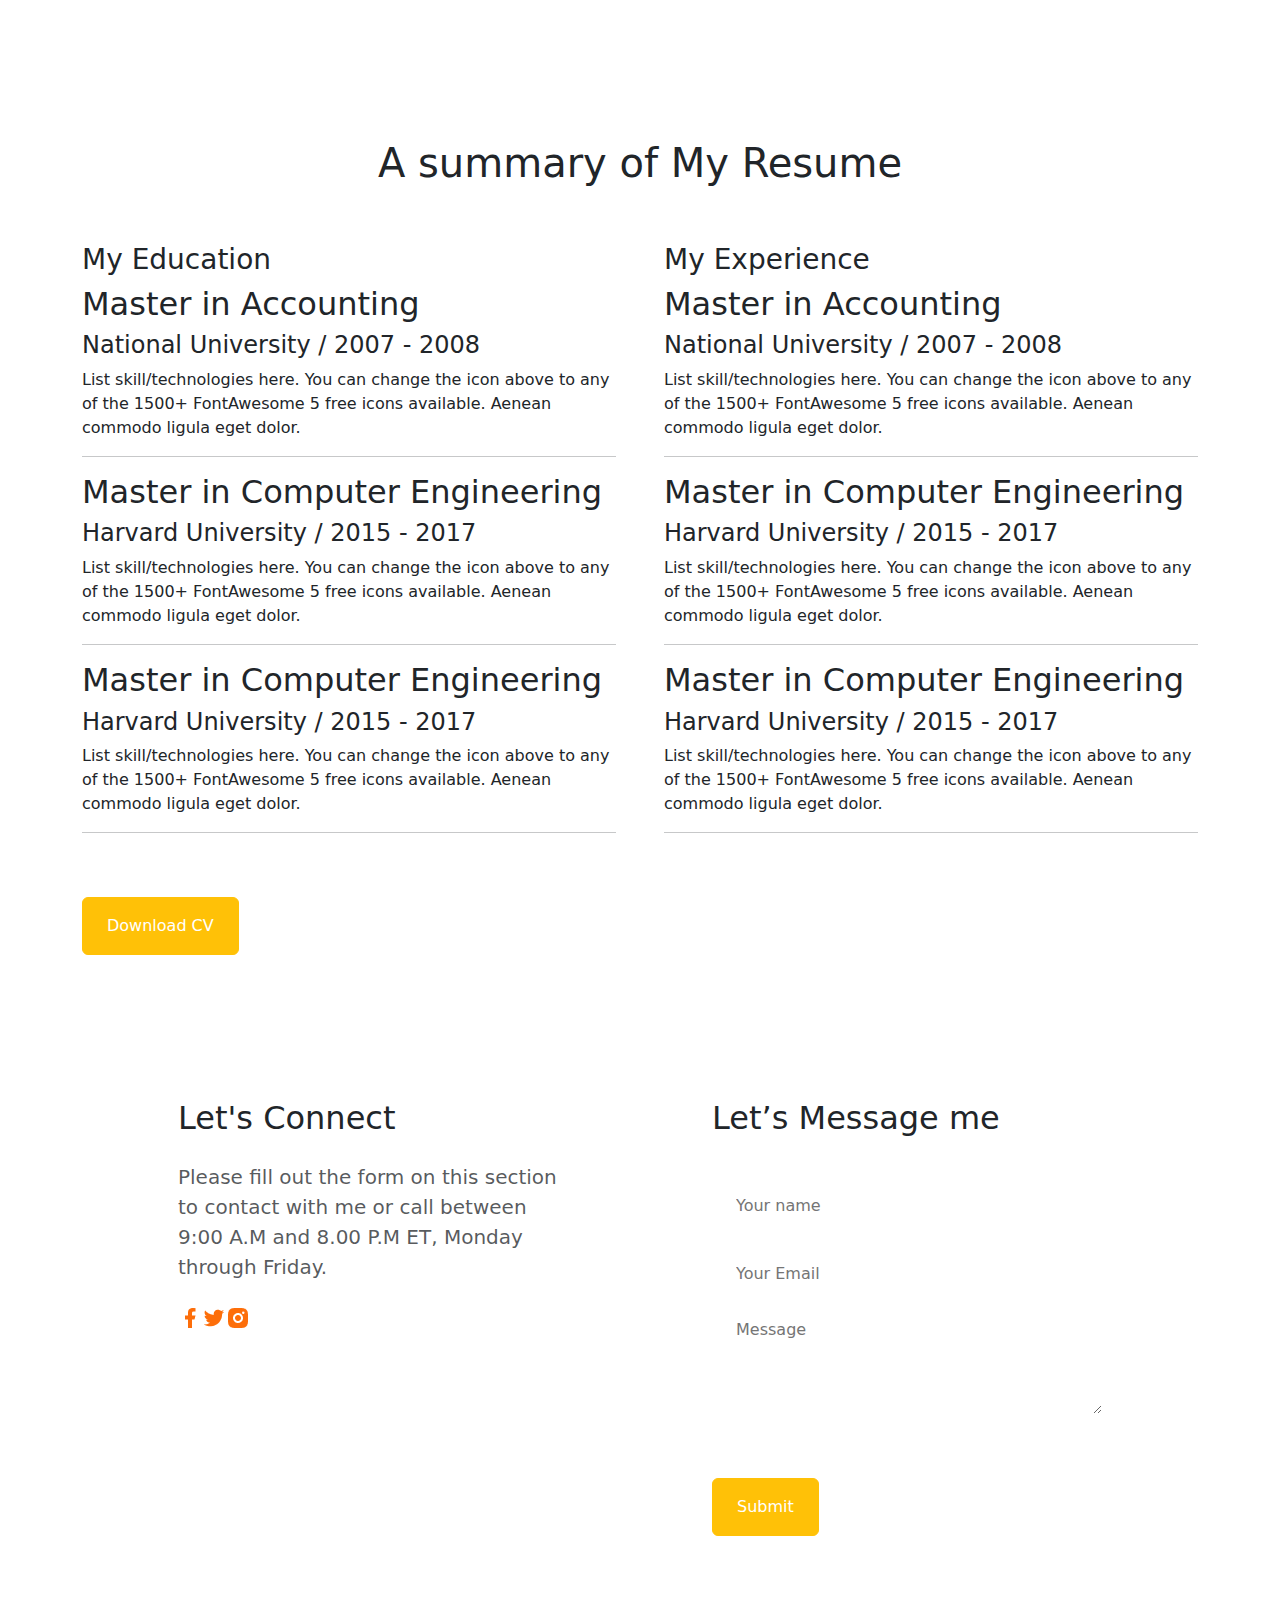
==== commit 4ffbc240: "update" ====
--- a/index.html
+++ b/index.html
@@ -4,8 +4,12 @@
     <meta charset="UTF-8">
     <meta name="viewport" content="width=device-width, initial-scale=1.0">
     <title>Developer Portfalio 2024</title>
+
+  
+)
     <link rel="stylesheet" href="./css/reset.css">
     <link rel="stylesheet" href="./css/style.css">
+  <link rel="stylesheet" href="./css/responsive.css">
     <link href="https://cdn.jsdelivr.net/npm/bootstrap@5.3.3/dist/css/bootstrap.min.css" rel="stylesheet" integrity="sha384-QWTKZyjpPEjISv5WaRU9OFeRpok6YctnYmDr5pNlyT2bRjXh0JMhjY6hW+ALEwIH" crossorigin="anonymous">
 </head>
 <body>
@@ -16,7 +20,7 @@
     <div class="container">
     
         
-  <nav class="hero d-flex justify-content-between py-5">
+  <nav class="hero d-flex justify-content-betw een py-5">
     <div class="logo">
         <h1 class="fs-1 fw-bold"> K <span class="text-warning"> M </span>Howlader</h1>
     </div>
@@ -39,7 +43,7 @@
              </div>
      </div>
      <div class="user-image ">
-        <img src="./images/khaled.png" alt="">
+        <img src="/images/khaled.png" alt="">
     </div>
         
      </div>
@@ -258,4 +262,7 @@
 </footer>
 <script src="https://cdn.jsdelivr.net/npm/bootstrap@5.3.3/dist/js/bootstrap.bundle.min.js" integrity="sha384-YvpcrYf0tY3lHB60NNkmXc5s9fDVZLESaAA55NDzOxhy9GkcIdslK1eN7N6jIeHz" crossorigin="anonymous"></script>
 </body>
-</html> +</html> 
+
+
+
